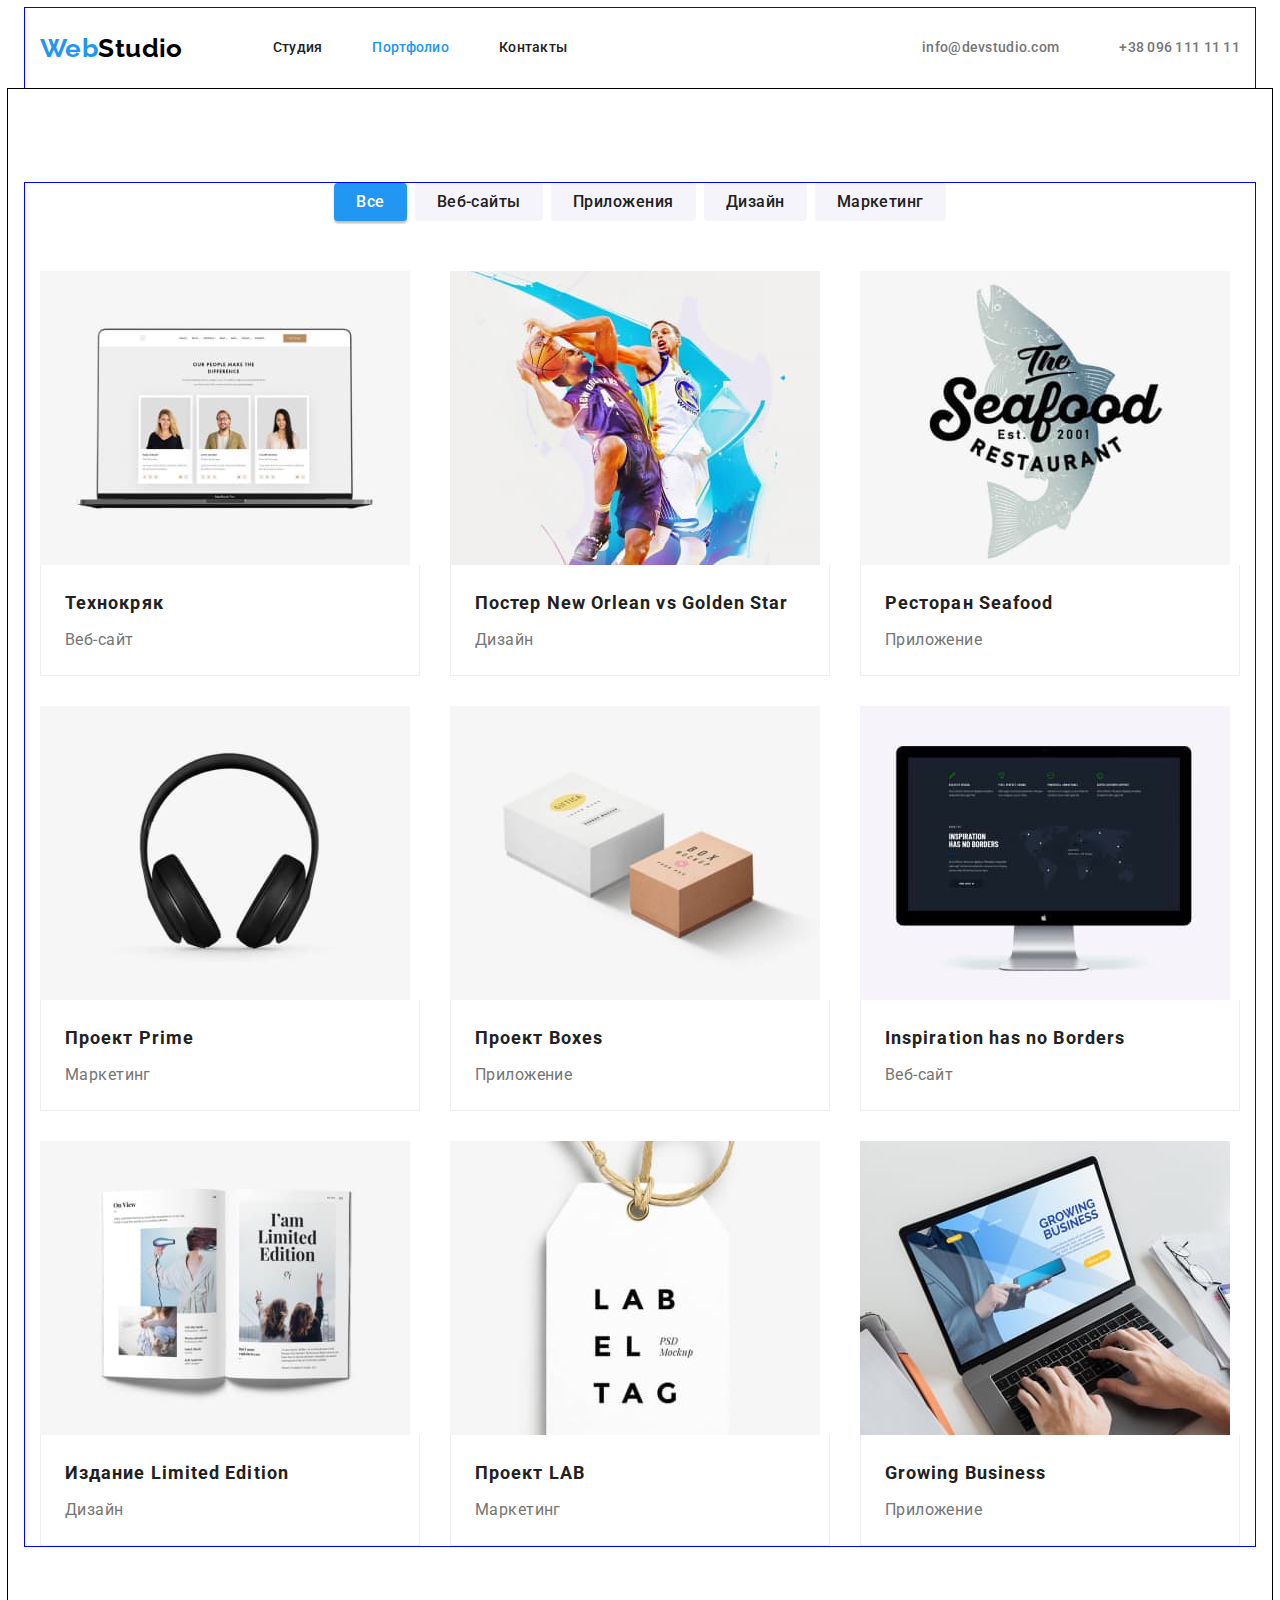
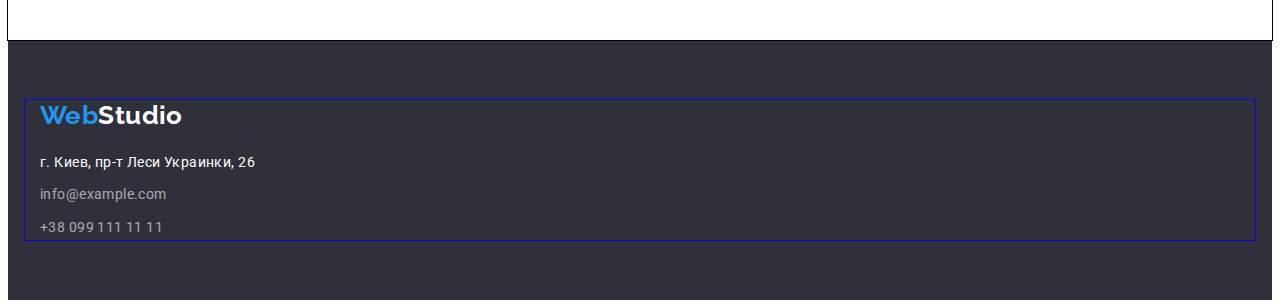
==== portfolio.html @ f5503702 "Добавляет фон для HERO и иконки для FEATURES" ====
<!DOCTYPE html>
<html lang="ru">
  <head>
    <meta charset="UTF-8" />
    <meta http-equiv="X-UA-Compatible" content="IE=edge" />
    <meta name="viewport" content="width=device-width, initial-scale=1.0" />
    <title>WebStudio</title>
    <link rel="preconnect" href="https://fonts.gstatic.com" />
    <link
      href="https://fonts.googleapis.com/css2?family=Raleway:wght@700&family=Roboto:wght@400;500;700;900&display=swap"
      rel="stylesheet"
    />
    <link
      rel="stylesheet"
      href="https://cdnjs.cloudflare.com/ajax/libs/modern-normalize/1.1.0/modern-normalize.min.css"
      integrity="sha512-wpPYUAdjBVSE4KJnH1VR1HeZfpl1ub8YT/NKx4PuQ5NmX2tKuGu6U/JRp5y+Y8XG2tV+wKQpNHVUX03MfMFn9Q=="
      crossorigin="anonymous"
      referrerpolicy="no-referrer"
    />
    <link rel="stylesheet" href="./css/styles.css" />
  </head>
  <body>
    <!-- HEADER -->
    <header class="page-header">
      <div class="container header-flex">
        <a class="header-logo link logo-font" href="./index.html" lang="en"
          ><span class="accent">Web</span>Studio</a
        >

        <nav class="navigation">
          <ul class="menu list">
            <li class="menu-item">
              <a class="menu-link link title-color" href="./index.html"
                >Студия</a
              >
            </li>
            <li class="menu-item">
              <a class="menu-link link current" href="./portfolio.html"
                >Портфолио</a
              >
            </li>
            <li class="menu-item">
              <a class="menu-link link title-color" href="#address">Контакты</a>
            </li>
          </ul>
        </nav>

        <ul class="header-contacts list">
          <li class="header-contacts-item">
            <a
              class="header-contacts-link link"
              href="mailto:info@devstudio.com"
              >info@devstudio.com</a
            >
          </li>
          <li class="header-contacts-item">
            <a class="header-contacts-link link" href="tel:+380961111111"
              >+38 096 111 11 11</a
            >
          </li>
        </ul>
      </div>
    </header>

    <!-- Уникальный контент -->
    <main>
      <section class="gallery section">
        <div class="container">
          <h1 hidden>Портфолио</h1>
          <ul class="gallery-btn-list list">
            <li class="gallery-btn-item">
              <button
                class="gallery-btn button title-color current-btn"
                type="button"
              >
                Все
              </button>
            </li>
            <li class="gallery-btn-item">
              <button class="gallery-btn button title-color" type="button">
                Веб-сайты
              </button>
            </li>
            <li class="gallery-btn-item">
              <button class="gallery-btn button title-color" type="button">
                Приложения
              </button>
            </li>
            <li class="gallery-btn-item">
              <button class="gallery-btn button title-color" type="button">
                Дизайн
              </button>
            </li>
            <li class="gallery-btn-item">
              <button class="gallery-btn button title-color" type="button">
                Маркетинг
              </button>
            </li>
          </ul>

          <ul class="gallery-list grid-wrapper list">
            <li class="gallery-item grid-item">
              <a class="gallery-link link" href="">
                <img
                  class="gallery-img"
                  src="./images/portfolio/tehnokriak.jpg"
                  alt="веб-сайт Технокряк"
                  width="370"
                  height="294"
                />
                <div class="gallery-desc-wrapper">
                  <h2 class="gallery-img-title title-color">Технокряк</h2>
                  <p class="desc">Веб-сайт</p>
                </div>
              </a>
            </li>
            <li class="gallery-item grid-item">
              <a class="gallery-link link" href="">
                <img
                  class="gallery-img"
                  src="./images/portfolio/new-orlean.jpg"
                  alt="постер New Orlean vs Golden Star"
                  width="370"
                  height="294"
                />
                <div class="gallery-desc-wrapper">
                  <h2 class="gallery-img-title title-color">
                    Постер <span lang="en">New Orlean vs Golden Star</span>
                  </h2>
                  <p class="desc">Дизайн</p>
                </div>
              </a>
            </li>
            <li class="gallery-item grid-item">
              <a class="gallery-link link" href="">
                <img
                  class="gallery-img"
                  src="./images/portfolio/seafood.jpg"
                  alt="эмблема ресторана Seafood"
                  width="370"
                  height="294"
                />
                <div class="gallery-desc-wrapper">
                  <h2 class="gallery-img-title title-color">
                    Ресторан <span lang="en">Seafood</span>
                  </h2>
                  <p class="desc">Приложение</p>
                </div>
              </a>
            </li>
            <li class="gallery-item grid-item">
              <a class="gallery-link link" href="">
                <img
                  class="gallery-img"
                  src="./images/portfolio/prime.jpg"
                  alt="наушники"
                  width="370"
                  height="294"
                />
                <div class="gallery-desc-wrapper">
                  <h2 class="gallery-img-title title-color">
                    Проект <span lang="en">Prime</span>
                  </h2>
                  <p class="desc">Маркетинг</p>
                </div>
              </a>
            </li>
            <li class="gallery-item grid-item">
              <a class="gallery-link link" href="">
                <img
                  class="gallery-img"
                  src="./images/portfolio/boxes.jpg"
                  alt="две коробки"
                  width="370"
                  height="294"
                />
                <div class="gallery-desc-wrapper">
                  <h2 class="gallery-img-title title-color">
                    Проект <span lang="en">Boxes</span>
                  </h2>
                  <p class="desc">Приложение</p>
                </div>
              </a>
            </li>
            <li class="gallery-item grid-item">
              <a class="gallery-link link" href="">
                <img
                  class="gallery-img"
                  src="./images/portfolio/inspiration.jpg"
                  alt="веб-сайт Inspiration has no Borders"
                  width="370"
                  height="294"
                />
                <div class="gallery-desc-wrapper">
                  <h2 class="gallery-img-title title-color" lang="en">
                    Inspiration has no Borders
                  </h2>
                  <p class="desc">Веб-сайт</p>
                </div>
              </a>
            </li>
            <li class="gallery-item grid-item">
              <a class="gallery-link link" href="">
                <img
                  class="gallery-img"
                  src="./images/portfolio/limited-edition.jpg"
                  alt="разворот издания Limited Edition"
                  width="370"
                  height="294"
                />
                <div class="gallery-desc-wrapper">
                  <h2 class="gallery-img-title title-color">
                    Издание <span lang="en">Limited Edition</span>
                  </h2>
                  <p class="desc">Дизайн</p>
                </div>
              </a>
            </li>
            <li class="gallery-item grid-item">
              <a class="gallery-link link" href="">
                <img
                  class="gallery-img"
                  src="./images/portfolio/lab.jpg"
                  alt="этикетка Lab El Tag"
                  width="370"
                  height="294"
                />
                <div class="gallery-desc-wrapper">
                  <h2 class="gallery-img-title title-color">
                    Проект <span lang="en">LAB</span>
                  </h2>
                  <p class="desc">Маркетинг</p>
                </div>
              </a>
            </li>
            <li class="gallery-item grid-item">
              <a class="gallery-link link" href="">
                <img
                  class="gallery-img"
                  src="./images/portfolio/growing-business.jpg"
                  alt="ноутбук с приложением Growing Business"
                  width="370"
                  height="294"
                />
                <div class="gallery-desc-wrapper">
                  <h2 class="gallery-img-title title-color" lang="en">
                    Growing Business
                  </h2>
                  <p class="desc">Приложение</p>
                </div>
              </a>
            </li>
          </ul>
        </div>
      </section>
    </main>

    <!-- FOOTER -->
    <footer class="page-footer">
      <div class="container">
        <a class="footer-logo link logo-font" href="./index.html" lang="en"
          ><span class="accent">Web</span>Studio</a
        >
        <address id="address">
          <ul class="footer-contacts-list list">
            <li class="footer-contacts-item">
              <a
                class="footer-address link"
                href="https://goo.gl/maps/RkWzNdz5SB7apyNCA"
                target="_blank"
                rel="noopener noreferrer"
                >г. Киев, пр-т Леси Украинки, 26</a
              >
            </li>
            <li class="footer-contacts-item">
              <a
                class="footer-contacts-link link"
                href="mailto:info@example.com"
                >info@example.com</a
              >
            </li>
            <li class="footer-contacts-item">
              <a class="footer-contacts-link link" href="tel:+380991111111"
                >+38 099 111 11 11</a
              >
            </li>
          </ul>
        </address>
      </div>
    </footer>
  </body>
</html>
---- css/styles.css ----
:root {
  --text-color: #757575;
  --secondary-text-color: #ffffff;
  --title-color: #212121;
  --light-bg-color: #f5f4fa;
  --dark-bg-color: #2f303a;
  --hero-bg-color: #c4c4c4;
  --accent-color: #2196f3;
  --logo-color: #000000;
  --button-hover-color: #188ce8;
  --border-color: #ececec;
  --card-border-color: #eeeeee;
  --main-font: "Roboto", sans-serif;
  --secondary-font: "Raleway", sans-serif;
}

body {
  color: var(--text-color);
  font-family: var(--main-font);
  font-size: 14px;
  line-height: 1.71;
  letter-spacing: 0.03em;
}

/* ========== Components ============*/
h1,
h2,
h3,
h4,
h5,
h6,
p {
  margin-top: 0;
  margin-bottom: 0;
}

.container {
  margin-left: auto;
  margin-right: auto;
  width: 1200px;
  padding-left: 15px;
  padding-right: 15px;

  outline: 1px solid blue;
}

.list {
  padding: 0;
  margin: 0;
  list-style: none;
}

.link {
  text-decoration: none;
}

.button {
  display: inline-block;
  border: none;
  border-radius: 4px;

  cursor: pointer;
}

/* ========== SECTION ========== */
.section {
  padding-top: 94px;
  padding-bottom: 94px;

  outline: 1px solid black;
}

.section.no-padding {
  padding-top: 0px;
}

.section-title {
  margin-bottom: 50px;

  font-weight: 700;
  font-size: 36px;
  line-height: 1.17;
  text-align: center;
}

.title-color {
  color: var(--title-color);
}

/* ========== FLEXBOX GRIDS ========== */
.grid-wrapper {
  display: flex;
  flex-wrap: wrap;
  margin-left: -30px;
  margin-top: -30px;
}

.grid-item {
  margin-left: 30px;
  margin-top: 30px;
}

/* ========== HEADER ========== */
.page-header {
  border-bottom: 1px solid var(--border-color);
}

.header-flex {
  display: flex;
  align-items: center;
  flex-wrap: wrap;
}

.header-logo {
  color: var(--logo-color);
}

.logo-font {
  font-family: var(--secondary-font);
  font-weight: 700;
  font-size: 26px;
  line-height: 1.19;
}

.navigation {
  margin-left: 90px;
}

.menu,
.header-contacts {
  display: flex;
  flex-wrap: wrap;

  font-weight: 500;
  line-height: 1.14;
  letter-spacing: 0.02em;
}

.header-contacts {
  margin-left: auto;
}

.menu-link,
.header-contacts-link {
  display: block;
  padding: 32px 0px;
}

.header-contacts-link::before {
  display: inline-block;
  margin-right: 10px;
  content: "";
  /* background-repeat: no-repeat; */
  /* background-position: center; */
  /* background-size: contain; */
  vertical-align: middle;
}

.icon-envelope::before {
  width: 16px;
  height: 12px;
  background-image: url(../images/icons/envelope.svg);
}

.icon-smartphone::before {
  width: 10px;
  height: 16px;
  background-image: url(../images/icons/smartphone.svg);
}

.header-contacts-item:not(:first-child),
.menu-item:not(:first-child) {
  margin-left: 50px;
}

.accent,
.current,
.menu-link:hover,
.menu-link:focus,
.header-contacts-link:hover,
.header-contacts-link:focus {
  color: var(--accent-color);
}

.header-contacts-link {
  color: inherit;
}

/* ========== FOOTER ==========*/
.page-footer {
  padding-top: 60px;
  padding-bottom: 60px;
  background-color: var(--dark-bg-color);
}

.footer-logo {
  display: inline-block;
  margin-bottom: 20px;
}

.footer-logo,
.footer-address {
  color: var(--secondary-text-color);
}

.footer-contacts-list {
  font-style: normal;
}

.footer-contacts-item:not(:last-child) {
  margin-bottom: 9px;
}

.footer-contacts-link {
  color: rgba(255, 255, 255, 0.6);
}

.footer-address:focus,
.footer-address:hover,
.footer-contacts-link:hover,
.footer-contacts-link:focus {
  color: var(--accent-color);
}

/* ========== HERO ========== */
.hero {
  max-width: 1600px;
  height: 600px;
  margin: 0 auto;
  padding: 200px 0;

  background-color: var(--hero-bg-color);
  background-image: linear-gradient(
      rgba(47, 48, 58, 0.4),
      rgba(47, 48, 58, 0.4)
    ),
    url(../images/hero-bg-image.jpg);
  background-repeat: no-repeat;
  background-position: center;
  background-size: cover;
  border: 1px solid #000000;
  box-shadow: 0px 4px 4px rgba(0, 0, 0, 0.25);

  text-align: center;
  outline: 1px solid green;
}

.hero-title {
  max-width: 696px;
  margin-left: auto;
  margin-right: auto;
  margin-bottom: 30px;

  color: var(--secondary-text-color);
  font-weight: 900;
  font-size: 44px;
  line-height: 1.36;
  letter-spacing: 0.06em;
  text-transform: uppercase;
}

.modal-btn {
  padding: 10px 32px;

  background-color: var(--accent-color);
  color: var(--secondary-text-color);
  font-family: var(--main-font);
  font-weight: 700;
  font-size: 16px;
  line-height: 1.87;
  letter-spacing: 0.06em;
}

.modal-btn:hover,
.modal-btn:focus {
  background-color: var(--button-hover-color);
}

/* ========== FEATURES ========== */
.features-item {
  flex-basis: calc((100% - 120px) / 4);
}

.features-item::before {
  display: block;
  margin-bottom: 30px;
  content: "";
  height: 120px;
  background-size: contain;
  background-repeat: no-repeat;
  background-position: center;
  background-color: var(--light-bg-color);
}

.icon-antenna::before {
  background-image: url(../images/icons/antenna.svg);
}

.icon-clock::before {
  background-image: url(../images/icons/clock.svg);
}

.icon-diagram::before {
  background-image: url(../images/icons/diagram.svg);
}

.icon-astronaut::before {
  background-image: url(../images/icons/astronaut.svg);
}

.features-title {
  margin-bottom: 10px;

  font-size: 14px;
  line-height: 1.14;
  text-transform: uppercase;
}

/* ========== WORK ========== */
.work-list-item {
  flex-basis: calc((100% - 90px) / 3);
}

.work-pic {
  display: block;
}

/* ========== TEAM ========== */
.team-members {
  background-color: var(--light-bg-color);
}

.member-item {
  padding-bottom: 30px;
  flex-basis: calc((100% - 120px) / 4);

  background-color: var(--secondary-text-color);
  box-shadow: 0px 1px 3px rgba(0, 0, 0, 0.12), 0px 1px 1px rgba(0, 0, 0, 0.14),
    0px 2px 1px rgba(0, 0, 0, 0.2);
  border-radius: 0px 0px 4px 4px;
}

.member-photo {
  display: block;
  margin-bottom: 30px;
}

.member-name,
.member-post {
  font-size: 16px;
  line-height: 1.19;
  text-align: center;
}

.member-name {
  margin-bottom: 10px;

  font-weight: 500;
}

/* ========== PORTFOLIO ==========*/
.gallery-btn-list {
  display: flex;
  justify-content: center;
  margin-bottom: 50px;
}

.gallery-btn-item:not(:first-child) {
  margin-left: 8px;
}

.gallery-btn {
  padding: 6px 22px;

  background-color: var(--light-bg-color);
  font-family: var(--main-font);
  font-weight: 500;
  font-size: 16px;
  line-height: 1.62;
  letter-spacing: 0.03em;
  border-radius: 4px;
}

.current-btn,
.gallery-btn:focus,
.gallery-btn:hover {
  background-color: var(--accent-color);
  color: var(--secondary-text-color);
  box-shadow: 0px 3px 1px rgba(0, 0, 0, 0.1), 0px 1px 2px rgba(0, 0, 0, 0.08),
    0px 2px 2px rgba(0, 0, 0, 0.12);
  border-radius: 4px;
}

.gallery-item {
  flex-basis: calc((100% - 90px) / 3);
  background-color: var(--secondary-text-color);
}

.gallery-img {
  display: block;
}

.gallery-desc-wrapper {
  padding: 20px 24px;
  border: 1px solid var(--card-border-color);
  border-top: none;
}

.gallery-img-title {
  margin-bottom: 4px;
  font-size: 18px;
  line-height: 2;
  letter-spacing: 0.06em;
}

.desc {
  color: var(--text-color);
  font-size: 16px;
  line-height: 1.87;
}
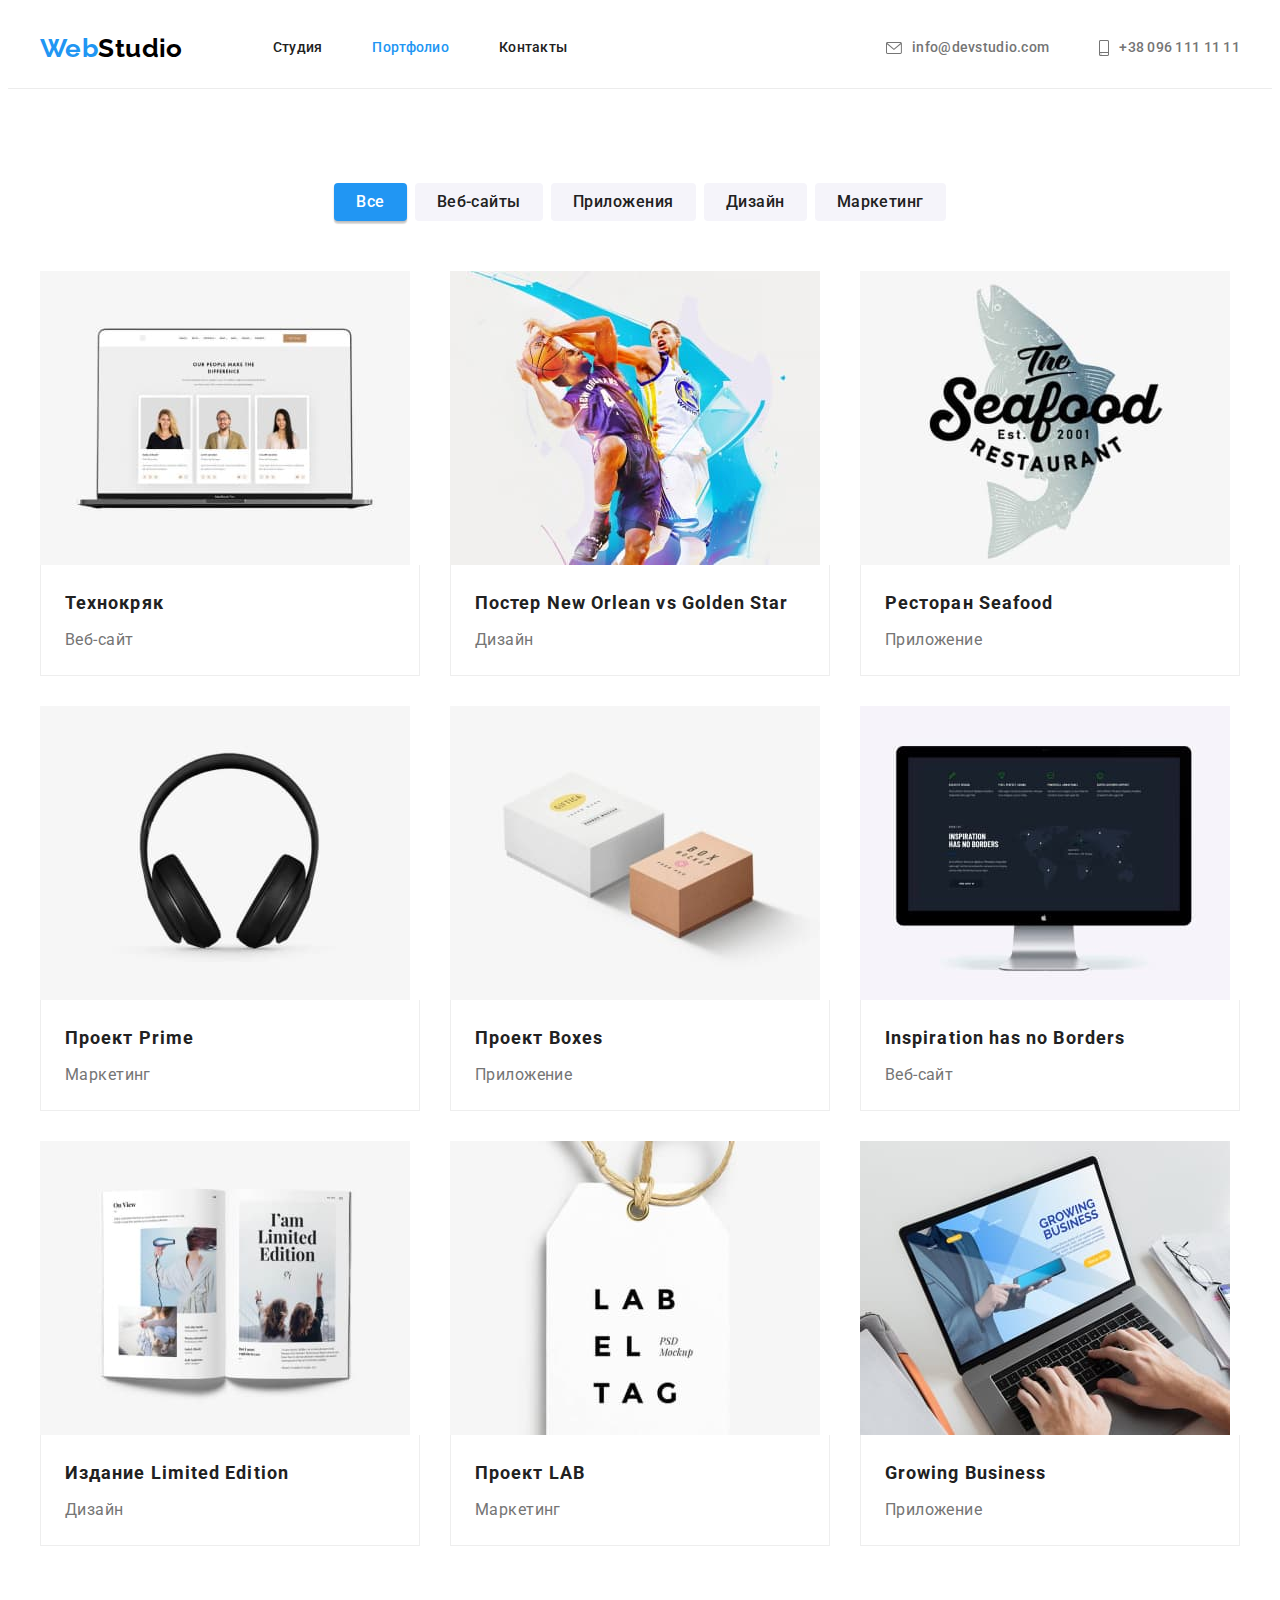
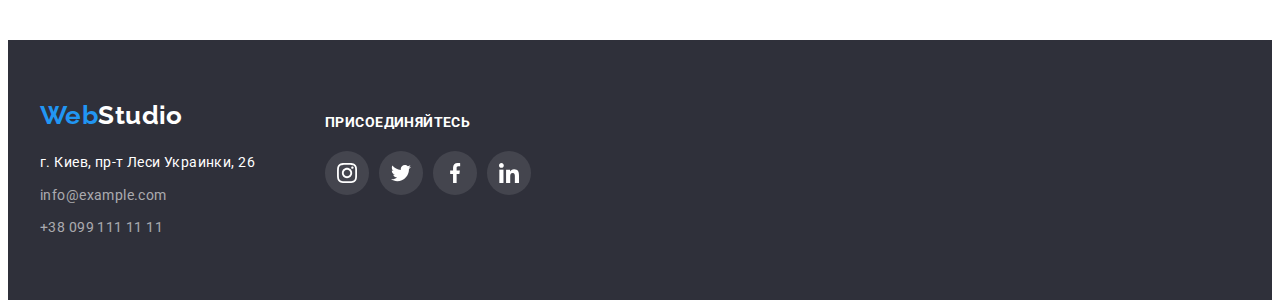
==== commit adcdf1ea: "Добавляет все иконки и эффекты при ховере/фокусе" ====
--- a/portfolio.html
+++ b/portfolio.html
@@ -30,12 +30,10 @@
         <nav class="navigation">
           <ul class="menu list">
             <li class="menu-item">
-              <a class="menu-link link title-color" href="./index.html"
-                >Студия</a
-              >
+              <a class="menu-link link title-color" href="./index.html">Студия</a>
             </li>
             <li class="menu-item">
-              <a class="menu-link link current" href="./portfolio.html"
+              <a class="menu-link link current " href="./portfolio.html"
                 >Портфолио</a
               >
             </li>
@@ -50,12 +48,18 @@
             <a
               class="header-contacts-link link"
               href="mailto:info@devstudio.com"
-              >info@devstudio.com</a
+              ><svg class="header-icon" width="16" height="12">
+                <use href="./images/icons.svg#icon-envelope"></use>
+              </svg>
+              info@devstudio.com</a
             >
           </li>
           <li class="header-contacts-item">
             <a class="header-contacts-link link" href="tel:+380961111111"
-              >+38 096 111 11 11</a
+              ><svg class="header-icon" width="10" height="16">
+                <use href="./images/icons.svg#icon-smartphone"></use>
+              </svg>
+              +38 096 111 11 11</a
             >
           </li>
         </ul>
@@ -257,35 +261,67 @@
 
     <!-- FOOTER -->
     <footer class="page-footer">
-      <div class="container">
-        <a class="footer-logo link logo-font" href="./index.html" lang="en"
-          ><span class="accent">Web</span>Studio</a
-        >
-        <address id="address">
-          <ul class="footer-contacts-list list">
-            <li class="footer-contacts-item">
-              <a
-                class="footer-address link"
-                href="https://goo.gl/maps/RkWzNdz5SB7apyNCA"
-                target="_blank"
-                rel="noopener noreferrer"
-                >г. Киев, пр-т Леси Украинки, 26</a
-              >
-            </li>
-            <li class="footer-contacts-item">
-              <a
-                class="footer-contacts-link link"
-                href="mailto:info@example.com"
-                >info@example.com</a
-              >
-            </li>
-            <li class="footer-contacts-item">
-              <a class="footer-contacts-link link" href="tel:+380991111111"
-                >+38 099 111 11 11</a
-              >
+      <div class="container flex">
+        <div class="adress">
+          <a class="footer-logo link logo-font" href="./index.html" lang="en"
+            ><span class="accent">Web</span>Studio</a
+          >
+          <address id="address">
+            <ul class="footer-contacts-list list">
+              <li class="footer-contacts-item">
+                <a
+                  class="footer-address link"
+                  href="https://goo.gl/maps/RkWzNdz5SB7apyNCA"
+                  target="_blank"
+                  rel="noopener noreferrer"
+                  >г. Киев, пр-т Леси Украинки, 26</a
+                >
+              </li>
+              <li class="footer-contacts-item">
+                <a
+                  class="footer-contacts-link link"
+                  href="mailto:info@example.com"
+                  >info@example.com</a
+                >
+              </li>
+              <li class="footer-contacts-item">
+                <a class="footer-contacts-link link" href="tel:+380991111111"
+                  >+38 099 111 11 11</a
+                >
+              </li>
+            </ul>
+          </address>
+        </div>
+        <div class="social">
+          <p class="label">присоединяйтесь</p>
+          <ul class="footer-social-list list">
+            <li class="social-item">
+              <a class="social-link" href="">
+                <svg class="social-icon" width="20" height="20">
+                  <use href="./images/icons.svg#icon-instagram"></use>
+                </svg>
+              </a>
+            </li>
+            <li class="social-item">
+              <a class="social-link" href="">
+                <svg class="social-icon" width="20" height="20">
+                  <use href="./images/icons.svg#icon-twitter"></use></svg
+              ></a>
+            </li>
+            <li class="social-item">
+              <a class="social-link" href="">
+                <svg class="social-icon" width="20" height="20">
+                  <use href="./images/icons.svg#icon-facebook"></use></svg
+              ></a>
+            </li>
+            <li class="social-item">
+              <a class="social-link" href="">
+                <svg class="social-icon" width="20" height="20">
+                  <use href="./images/icons.svg#icon-linkedin"></use></svg
+              ></a>
             </li>
           </ul>
-        </address>
+        </div>
       </div>
     </footer>
   </body>
--- a/css/styles.css
+++ b/css/styles.css
@@ -9,6 +9,7 @@
   --logo-color: #000000;
   --button-hover-color: #188ce8;
   --border-color: #ececec;
+  --decoration-color: #afb1b8;
   --card-border-color: #eeeeee;
   --main-font: "Roboto", sans-serif;
   --secondary-font: "Raleway", sans-serif;
@@ -40,8 +41,6 @@
   width: 1200px;
   padding-left: 15px;
   padding-right: 15px;
-
-  outline: 1px solid blue;
 }
 
 .list {
@@ -58,7 +57,6 @@
   display: inline-block;
   border: none;
   border-radius: 4px;
-
   cursor: pointer;
 }
 
@@ -66,8 +64,6 @@
 .section {
   padding-top: 94px;
   padding-bottom: 94px;
-
-  outline: 1px solid black;
 }
 
 .section.no-padding {
@@ -144,28 +140,6 @@
 .header-contacts-link {
   display: block;
   padding: 32px 0px;
-}
-
-.header-contacts-link::before {
-  display: inline-block;
-  margin-right: 10px;
-  content: "";
-  /* background-repeat: no-repeat; */
-  /* background-position: center; */
-  /* background-size: contain; */
-  vertical-align: middle;
-}
-
-.icon-envelope::before {
-  width: 16px;
-  height: 12px;
-  background-image: url(../images/icons/envelope.svg);
-}
-
-.icon-smartphone::before {
-  width: 10px;
-  height: 16px;
-  background-image: url(../images/icons/smartphone.svg);
 }
 
 .header-contacts-item:not(:first-child),
@@ -183,7 +157,14 @@
 }
 
 .header-contacts-link {
+  display: flex;
+  align-items: center;
   color: inherit;
+}
+
+.header-icon {
+  margin-right: 10px;
+  fill: currentColor;
 }
 
 /* ========== FOOTER ==========*/
@@ -193,6 +174,11 @@
   background-color: var(--dark-bg-color);
 }
 
+.flex {
+  display: flex;
+  align-items: flex-start;
+}
+
 .footer-logo {
   display: inline-block;
   margin-bottom: 20px;
@@ -220,6 +206,52 @@
 .footer-contacts-link:hover,
 .footer-contacts-link:focus {
   color: var(--accent-color);
+}
+
+.social {
+  margin-top: 15px;
+  margin-left: 70px;
+}
+
+.label {
+  margin-bottom: 20px;
+  font-weight: 700;
+  line-height: 1.14;
+  letter-spacing: 0.03em;
+  text-transform: uppercase;
+  color: var(--secondary-text-color);
+}
+
+.footer-social-list {
+  display: flex;
+}
+
+.social-item {
+  width: 44px;
+  height: 44px;
+}
+
+.social-item:not(:first-child) {
+  margin-left: 10px;
+}
+
+.social-link {
+  display: flex;
+  justify-content: center;
+  align-items: center;
+  width: 100%;
+  height: 100%;
+  background-color: rgba(255, 255, 255, 0.1);
+  border-radius: 50%;
+}
+
+.social-link:hover,
+.social-link:focus {
+  background-color: var(--accent-color);
+}
+
+.social-icon {
+  fill: var(--secondary-text-color);
 }
 
 /* ========== HERO ========== */
@@ -240,9 +272,7 @@
   background-size: cover;
   border: 1px solid #000000;
   box-shadow: 0px 4px 4px rgba(0, 0, 0, 0.25);
-
   text-align: center;
-  outline: 1px solid green;
 }
 
 .hero-title {
@@ -281,31 +311,15 @@
   flex-basis: calc((100% - 120px) / 4);
 }
 
-.features-item::before {
+.icon-container {
+  padding: 25px 100px;
+  margin-bottom: 30px;
+  /* text-align: center; */
+  background-color: var(--light-bg-color);
+}
+
+.icon {
   display: block;
-  margin-bottom: 30px;
-  content: "";
-  height: 120px;
-  background-size: contain;
-  background-repeat: no-repeat;
-  background-position: center;
-  background-color: var(--light-bg-color);
-}
-
-.icon-antenna::before {
-  background-image: url(../images/icons/antenna.svg);
-}
-
-.icon-clock::before {
-  background-image: url(../images/icons/clock.svg);
-}
-
-.icon-diagram::before {
-  background-image: url(../images/icons/diagram.svg);
-}
-
-.icon-astronaut::before {
-  background-image: url(../images/icons/astronaut.svg);
 }
 
 .features-title {
@@ -354,8 +368,86 @@
 
 .member-name {
   margin-bottom: 10px;
-
   font-weight: 500;
+}
+
+.member-post {
+  margin-bottom: 16px;
+}
+
+.social-list-wrap {
+  padding: 0 32px;
+}
+
+.social-list {
+  display: flex;
+  justify-content: space-between;
+}
+
+.social-list-item {
+  width: 44px;
+  height: 44px;
+}
+
+.social-list-link {
+  display: flex;
+  justify-content: center;
+  align-items: center;
+  width: 100%;
+  height: 100%;
+  border-radius: 50%;
+  background-color: var(--secondary-text-color);
+}
+
+.social-list-link:hover,
+.social-list-link:focus {
+  background-color: var(--accent-color);
+}
+
+.social-list-link:hover .social-list-icon,
+.social-list-link:focus .social-list-icon {
+  fill: var(--secondary-text-color);
+}
+
+.social-list-icon {
+  width: 20px;
+  height: 20px;
+  fill: var(--decoration-color);
+}
+/* ========== CLIENTS ========== */
+.clients-list {
+  justify-content: space-between;
+}
+
+.clients-list-item {
+  width: 170px;
+  height: 92px;
+}
+
+.clients-list-link {
+  display: flex;
+  align-items: center;
+  justify-content: center;
+  width: 100%;
+  height: 100%;
+  border: 1px solid var(--decoration-color);
+  border-radius: 4px;
+}
+
+.clients-list-link:hover,
+.clients-list-link:focus {
+  border: 1px solid var(--accent-color);
+}
+
+.clients-list-link:hover .clients-list-icon,
+.clients-list-link:focus .clients-list-icon {
+  fill: var(--accent-color);
+}
+
+.clients-list-icon {
+  width: 106px;
+  height: 60px;
+  fill: var(--decoration-color);
 }
 
 /* ========== PORTFOLIO ==========*/
@@ -396,6 +488,16 @@
   background-color: var(--secondary-text-color);
 }
 
+.gallery-link {
+  display: block;
+}
+
+.gallery-link:hover,
+.gallery-link:focus {
+  box-shadow: 0px 1px 1px rgba(0, 0, 0, 0.12), 0px 4px 4px rgba(0, 0, 0, 0.06),
+    1px 4px 6px rgba(0, 0, 0, 0.16);
+}
+
 .gallery-img {
   display: block;
 }
